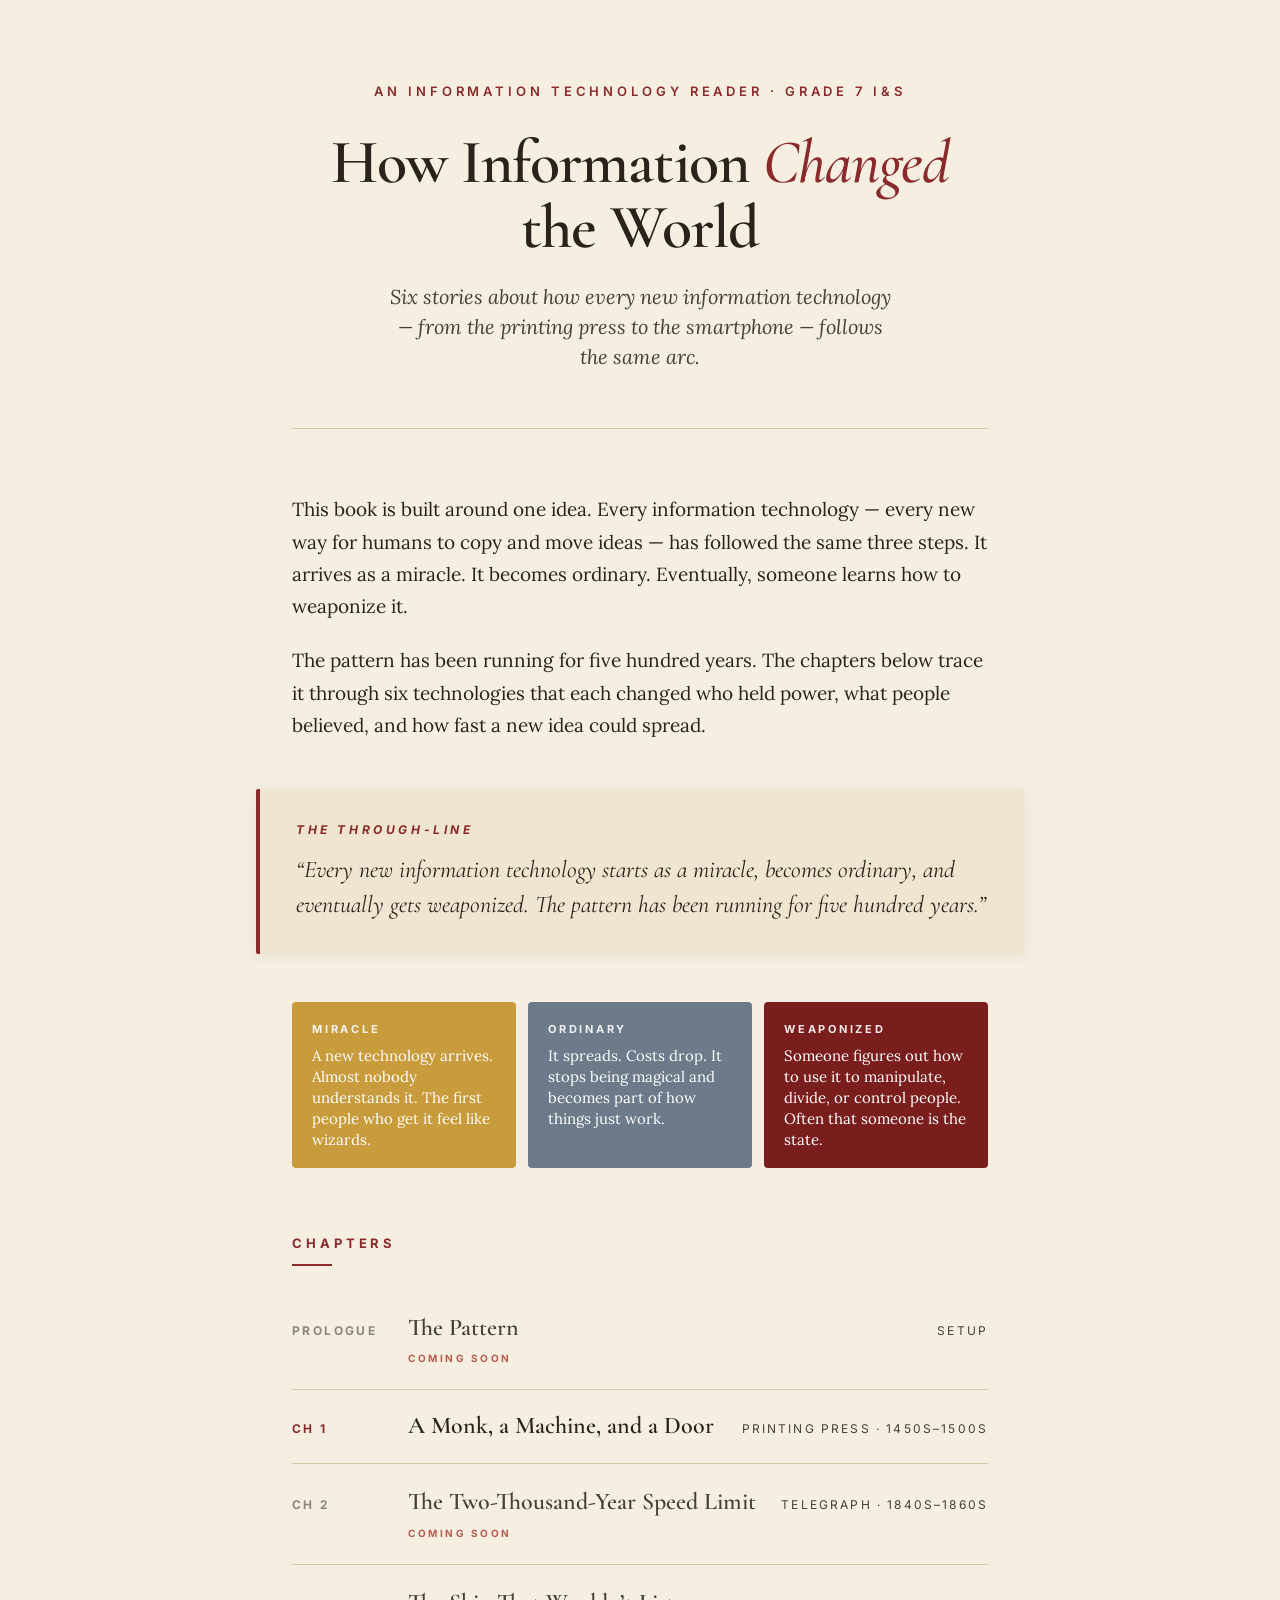
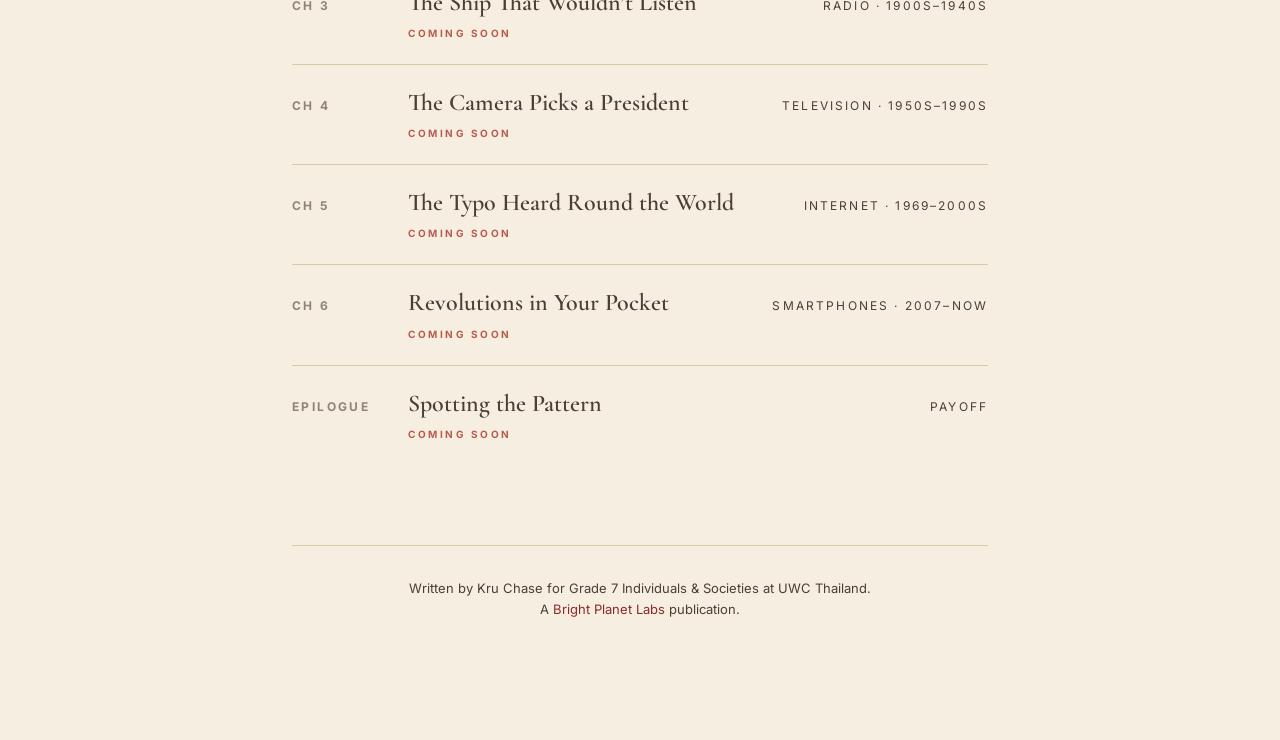
==== index.html @ f161a7c5 "Initial commit — landing page, Chapter 1, deploy pipeline - index.html: cover + through-line + patte" ====
<!DOCTYPE html>
<html lang="en">
<head>
  <meta charset="UTF-8">
  <meta name="viewport" content="width=device-width, initial-scale=1.0">
  <title>How Information Changed the World</title>
  <meta name="description" content="A short student textbook tracing how each new information technology — from the printing press to the smartphone — follows the same arc: miracle, ordinary, weaponized.">
  <link rel="preconnect" href="https://fonts.googleapis.com">
  <link rel="preconnect" href="https://fonts.gstatic.com" crossorigin>
  <link href="https://fonts.googleapis.com/css2?family=Cormorant+Garamond:wght@400;500;600;700&family=Inter:wght@400;500;600;700&family=Lora:ital,wght@0,400;0,500;0,600;1,400;1,500&display=swap" rel="stylesheet">
  <style>
    :root {
      --bg: #f6efe1;
      --bg-deep: #efe5d0;
      --ink: #2a221b;
      --ink-soft: #4a3f33;
      --rule: #d9c9a8;
      --accent: #8a2a2a;
      --accent-soft: #b85c4f;
      --gold: #c89b3c;
      --blue-gray: #6c7a89;
      --red-deep: #7a1d1d;
      --shadow: 0 2px 14px rgba(60, 40, 20, 0.08);
    }

    * { box-sizing: border-box; }

    html { scroll-behavior: smooth; }

    body {
      margin: 0;
      padding: 0;
      background: var(--bg);
      color: var(--ink);
      font-family: 'Lora', Georgia, 'Times New Roman', serif;
      font-size: 19px;
      line-height: 1.7;
      -webkit-font-smoothing: antialiased;
    }

    main {
      max-width: 760px;
      margin: 0 auto;
      padding: 80px 32px 120px;
    }

    /* COVER */
    .cover {
      text-align: center;
      padding-bottom: 56px;
      border-bottom: 1px solid var(--rule);
      margin-bottom: 64px;
    }

    .eyebrow {
      font-family: 'Inter', sans-serif;
      font-size: 13px;
      letter-spacing: 0.3em;
      text-transform: uppercase;
      color: var(--accent);
      margin: 0 0 28px;
      font-weight: 600;
    }

    h1 {
      font-family: 'Cormorant Garamond', Georgia, serif;
      font-weight: 600;
      font-size: 62px;
      line-height: 1.05;
      margin: 0 0 22px;
      color: var(--ink);
      letter-spacing: -0.015em;
    }

    h1 em {
      font-style: italic;
      color: var(--accent);
      font-weight: 500;
    }

    .subtitle {
      font-family: 'Lora', serif;
      font-style: italic;
      font-size: 20px;
      color: var(--ink-soft);
      margin: 0 auto;
      max-width: 32rem;
      line-height: 1.5;
    }

    /* THROUGH-LINE CALLOUT */
    .throughline {
      background: var(--bg-deep);
      border-left: 4px solid var(--accent);
      padding: 32px 36px;
      margin: 48px -36px;
      border-radius: 2px;
      box-shadow: var(--shadow);
    }

    .throughline .label {
      font-family: 'Inter', sans-serif;
      font-size: 12px;
      letter-spacing: 0.3em;
      text-transform: uppercase;
      color: var(--accent);
      font-weight: 700;
      margin: 0 0 14px;
    }

    .throughline p {
      font-family: 'Cormorant Garamond', Georgia, serif;
      font-style: italic;
      font-size: 24px;
      line-height: 1.45;
      color: var(--ink);
      margin: 0;
    }

    /* THE PATTERN — three colored stages */
    .pattern-key {
      display: flex;
      gap: 12px;
      margin: 48px 0;
      flex-wrap: wrap;
    }

    .stage {
      flex: 1 1 200px;
      padding: 18px 20px;
      border-radius: 4px;
      color: #fff;
      text-align: left;
    }

    .stage.miracle    { background: var(--gold); }
    .stage.ordinary   { background: var(--blue-gray); }
    .stage.weaponized { background: var(--red-deep); }

    .stage .name {
      font-family: 'Inter', sans-serif;
      font-size: 11px;
      letter-spacing: 0.25em;
      text-transform: uppercase;
      font-weight: 700;
      margin: 0 0 6px;
      opacity: 0.9;
    }

    .stage .desc {
      font-family: 'Lora', serif;
      font-size: 15px;
      line-height: 1.4;
      margin: 0;
    }

    /* CHAPTER LIST */
    h2 {
      font-family: 'Inter', sans-serif;
      font-size: 13px;
      letter-spacing: 0.3em;
      text-transform: uppercase;
      color: var(--accent);
      margin: 64px 0 24px;
      font-weight: 700;
      position: relative;
      padding-bottom: 12px;
    }

    h2::after {
      content: "";
      display: block;
      position: absolute;
      bottom: 0;
      left: 0;
      width: 40px;
      height: 2px;
      background: var(--accent);
    }

    .toc {
      list-style: none;
      padding: 0;
      margin: 0;
    }

    .toc li {
      border-bottom: 1px solid var(--rule);
    }

    .toc li:last-child {
      border-bottom: none;
    }

    .toc a,
    .toc .ch-unavailable {
      display: grid;
      grid-template-columns: 92px 1fr auto;
      gap: 24px;
      align-items: baseline;
      padding: 22px 0;
      color: var(--ink);
      text-decoration: none;
      transition: background 0.15s ease;
    }

    .toc a:hover {
      background: var(--bg-deep);
      margin: 0 -16px;
      padding-left: 16px;
      padding-right: 16px;
    }

    .toc .num {
      font-family: 'Inter', sans-serif;
      font-size: 12px;
      letter-spacing: 0.2em;
      text-transform: uppercase;
      color: var(--accent);
      font-weight: 700;
      white-space: nowrap;
    }

    .toc .ch-unavailable .num {
      color: var(--ink-soft);
      opacity: 0.6;
    }

    .toc .title {
      font-family: 'Cormorant Garamond', Georgia, serif;
      font-size: 24px;
      font-weight: 600;
      line-height: 1.2;
      color: var(--ink);
    }

    .toc .ch-unavailable .title {
      color: var(--ink-soft);
    }

    .toc .era {
      font-family: 'Inter', sans-serif;
      font-size: 12px;
      letter-spacing: 0.18em;
      text-transform: uppercase;
      color: var(--ink-soft);
      white-space: nowrap;
    }

    .toc .coming {
      display: block;
      font-family: 'Inter', sans-serif;
      font-size: 10px;
      letter-spacing: 0.25em;
      text-transform: uppercase;
      color: var(--accent-soft);
      font-weight: 700;
      margin-top: 6px;
    }

    /* INTRO */
    .intro p {
      margin: 0 0 22px;
    }

    /* FOOTER */
    footer {
      margin-top: 80px;
      padding-top: 32px;
      border-top: 1px solid var(--rule);
      font-family: 'Inter', sans-serif;
      font-size: 13px;
      color: var(--ink-soft);
      text-align: center;
      line-height: 1.6;
    }

    footer a {
      color: var(--accent);
      text-decoration: none;
    }

    footer a:hover { text-decoration: underline; }

    @media (max-width: 640px) {
      main { padding: 48px 22px 80px; }
      h1 { font-size: 44px; }
      .subtitle { font-size: 18px; }
      .throughline { margin: 40px -22px; padding: 26px 22px; }
      .throughline p { font-size: 20px; }
      .toc a, .toc .ch-unavailable {
        grid-template-columns: 50px 1fr;
        row-gap: 4px;
      }
      .toc .era { grid-column: 2 / 3; }
      body { font-size: 17px; }
    }
  </style>
</head>
<body>
  <main>

    <header class="cover">
      <p class="eyebrow">An Information Technology Reader · Grade 7 I&amp;S</p>
      <h1>How Information <em>Changed</em><br>the World</h1>
      <p class="subtitle">Six stories about how every new information technology — from the printing press to the smartphone — follows the same arc.</p>
    </header>

    <section class="intro">
      <p>This book is built around one idea. Every information technology — every new way for humans to copy and move ideas — has followed the same three steps. It arrives as a miracle. It becomes ordinary. Eventually, someone learns how to weaponize it.</p>
      <p>The pattern has been running for five hundred years. The chapters below trace it through six technologies that each changed who held power, what people believed, and how fast a new idea could spread.</p>
    </section>

    <div class="throughline">
      <p class="label">The Through-Line</p>
      <p>“Every new information technology starts as a miracle, becomes ordinary, and eventually gets weaponized. The pattern has been running for five hundred years.”</p>
    </div>

    <div class="pattern-key">
      <div class="stage miracle">
        <p class="name">Miracle</p>
        <p class="desc">A new technology arrives. Almost nobody understands it. The first people who get it feel like wizards.</p>
      </div>
      <div class="stage ordinary">
        <p class="name">Ordinary</p>
        <p class="desc">It spreads. Costs drop. It stops being magical and becomes part of how things just work.</p>
      </div>
      <div class="stage weaponized">
        <p class="name">Weaponized</p>
        <p class="desc">Someone figures out how to use it to manipulate, divide, or control people. Often that someone is the state.</p>
      </div>
    </div>

    <h2>Chapters</h2>
    <ol class="toc">

      <li>
        <span class="ch-unavailable">
          <span class="num">Prologue</span>
          <span>
            <span class="title">The Pattern</span>
            <span class="coming">Coming soon</span>
          </span>
          <span class="era">Setup</span>
        </span>
      </li>

      <li>
        <a href="01-printing-press.html">
          <span class="num">Ch&nbsp;1</span>
          <span class="title">A Monk, a Machine, and a Door</span>
          <span class="era">Printing Press · 1450s–1500s</span>
        </a>
      </li>

      <li>
        <span class="ch-unavailable">
          <span class="num">Ch&nbsp;2</span>
          <span>
            <span class="title">The Two-Thousand-Year Speed Limit</span>
            <span class="coming">Coming soon</span>
          </span>
          <span class="era">Telegraph · 1840s–1860s</span>
        </span>
      </li>

      <li>
        <span class="ch-unavailable">
          <span class="num">Ch&nbsp;3</span>
          <span>
            <span class="title">The Ship That Wouldn’t Listen</span>
            <span class="coming">Coming soon</span>
          </span>
          <span class="era">Radio · 1900s–1940s</span>
        </span>
      </li>

      <li>
        <span class="ch-unavailable">
          <span class="num">Ch&nbsp;4</span>
          <span>
            <span class="title">The Camera Picks a President</span>
            <span class="coming">Coming soon</span>
          </span>
          <span class="era">Television · 1950s–1990s</span>
        </span>
      </li>

      <li>
        <span class="ch-unavailable">
          <span class="num">Ch&nbsp;5</span>
          <span>
            <span class="title">The Typo Heard Round the World</span>
            <span class="coming">Coming soon</span>
          </span>
          <span class="era">Internet · 1969–2000s</span>
        </span>
      </li>

      <li>
        <span class="ch-unavailable">
          <span class="num">Ch&nbsp;6</span>
          <span>
            <span class="title">Revolutions in Your Pocket</span>
            <span class="coming">Coming soon</span>
          </span>
          <span class="era">Smartphones · 2007–now</span>
        </span>
      </li>

      <li>
        <span class="ch-unavailable">
          <span class="num">Epilogue</span>
          <span>
            <span class="title">Spotting the Pattern</span>
            <span class="coming">Coming soon</span>
          </span>
          <span class="era">Payoff</span>
        </span>
      </li>

    </ol>

    <footer>
      Written by Kru Chase for Grade 7 Individuals &amp; Societies at UWC Thailand.<br>
      A <a href="https://brightplanetlabs.com">Bright Planet Labs</a> publication.
    </footer>

  </main>
</body>
</html>
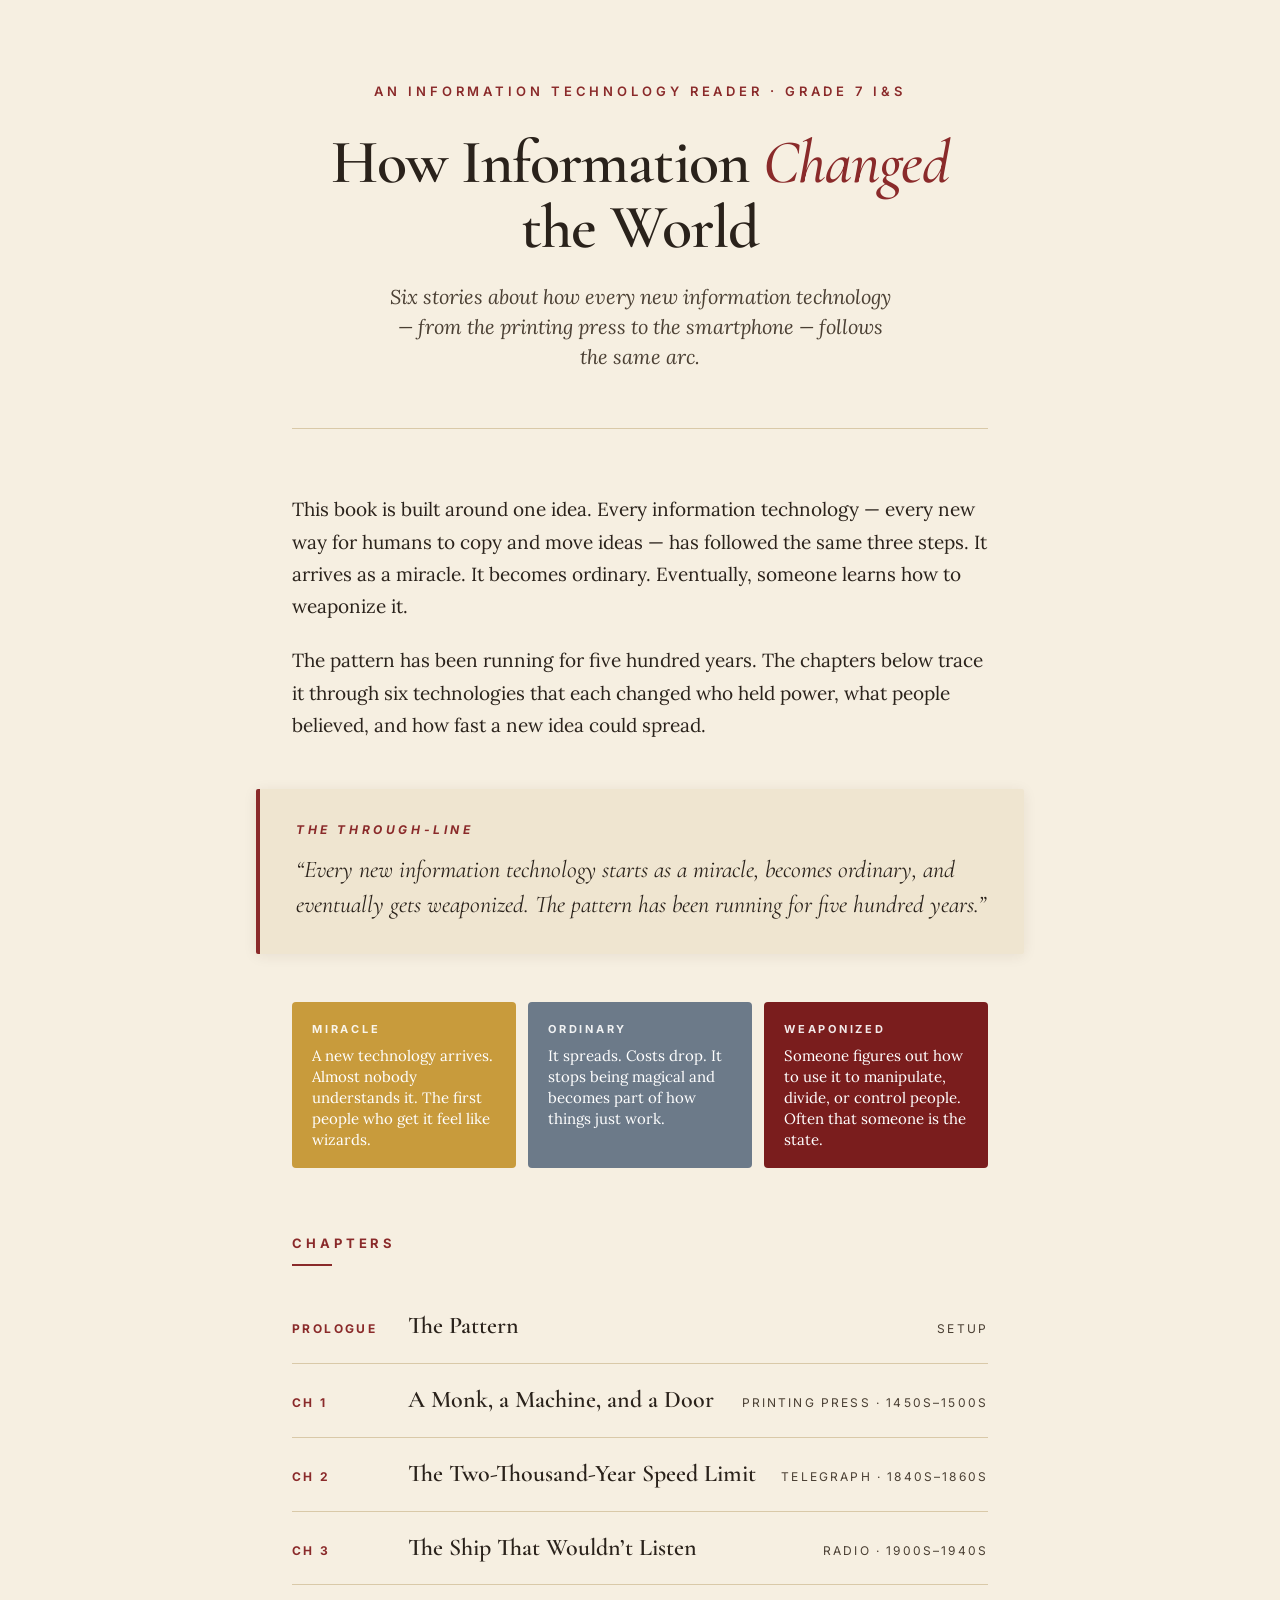
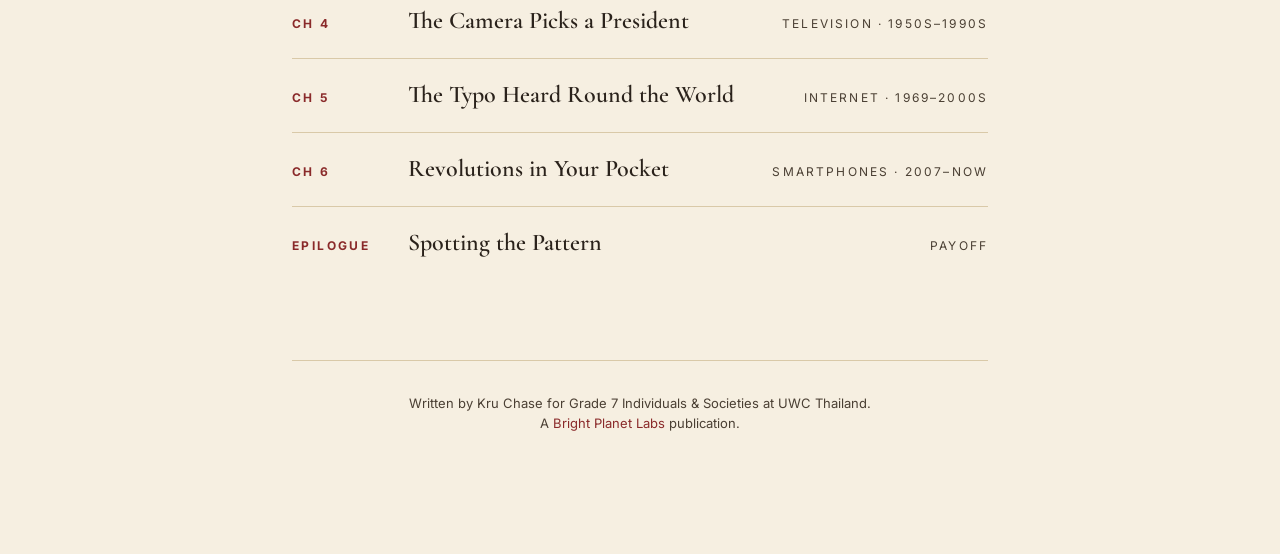
==== commit 11aa164b: "Draft all remaining chapters and ship complete first edition - 00-prologue.html: introduces the mira" ====
--- a/index.html
+++ b/index.html
@@ -335,14 +335,11 @@
     <ol class="toc">
 
       <li>
-        <span class="ch-unavailable">
+        <a href="00-prologue.html">
           <span class="num">Prologue</span>
-          <span>
-            <span class="title">The Pattern</span>
-            <span class="coming">Coming soon</span>
-          </span>
+          <span class="title">The Pattern</span>
           <span class="era">Setup</span>
-        </span>
+        </a>
       </li>
 
       <li>
@@ -354,69 +351,51 @@
       </li>
 
       <li>
-        <span class="ch-unavailable">
+        <a href="02-telegraph.html">
           <span class="num">Ch&nbsp;2</span>
-          <span>
-            <span class="title">The Two-Thousand-Year Speed Limit</span>
-            <span class="coming">Coming soon</span>
-          </span>
+          <span class="title">The Two-Thousand-Year Speed Limit</span>
           <span class="era">Telegraph · 1840s–1860s</span>
-        </span>
-      </li>
-
-      <li>
-        <span class="ch-unavailable">
+        </a>
+      </li>
+
+      <li>
+        <a href="03-radio.html">
           <span class="num">Ch&nbsp;3</span>
-          <span>
-            <span class="title">The Ship That Wouldn’t Listen</span>
-            <span class="coming">Coming soon</span>
-          </span>
+          <span class="title">The Ship That Wouldn’t Listen</span>
           <span class="era">Radio · 1900s–1940s</span>
-        </span>
-      </li>
-
-      <li>
-        <span class="ch-unavailable">
+        </a>
+      </li>
+
+      <li>
+        <a href="04-television.html">
           <span class="num">Ch&nbsp;4</span>
-          <span>
-            <span class="title">The Camera Picks a President</span>
-            <span class="coming">Coming soon</span>
-          </span>
+          <span class="title">The Camera Picks a President</span>
           <span class="era">Television · 1950s–1990s</span>
-        </span>
-      </li>
-
-      <li>
-        <span class="ch-unavailable">
+        </a>
+      </li>
+
+      <li>
+        <a href="05-internet.html">
           <span class="num">Ch&nbsp;5</span>
-          <span>
-            <span class="title">The Typo Heard Round the World</span>
-            <span class="coming">Coming soon</span>
-          </span>
+          <span class="title">The Typo Heard Round the World</span>
           <span class="era">Internet · 1969–2000s</span>
-        </span>
-      </li>
-
-      <li>
-        <span class="ch-unavailable">
+        </a>
+      </li>
+
+      <li>
+        <a href="06-smartphones.html">
           <span class="num">Ch&nbsp;6</span>
-          <span>
-            <span class="title">Revolutions in Your Pocket</span>
-            <span class="coming">Coming soon</span>
-          </span>
+          <span class="title">Revolutions in Your Pocket</span>
           <span class="era">Smartphones · 2007–now</span>
-        </span>
-      </li>
-
-      <li>
-        <span class="ch-unavailable">
+        </a>
+      </li>
+
+      <li>
+        <a href="07-epilogue.html">
           <span class="num">Epilogue</span>
-          <span>
-            <span class="title">Spotting the Pattern</span>
-            <span class="coming">Coming soon</span>
-          </span>
+          <span class="title">Spotting the Pattern</span>
           <span class="era">Payoff</span>
-        </span>
+        </a>
       </li>
 
     </ol>
